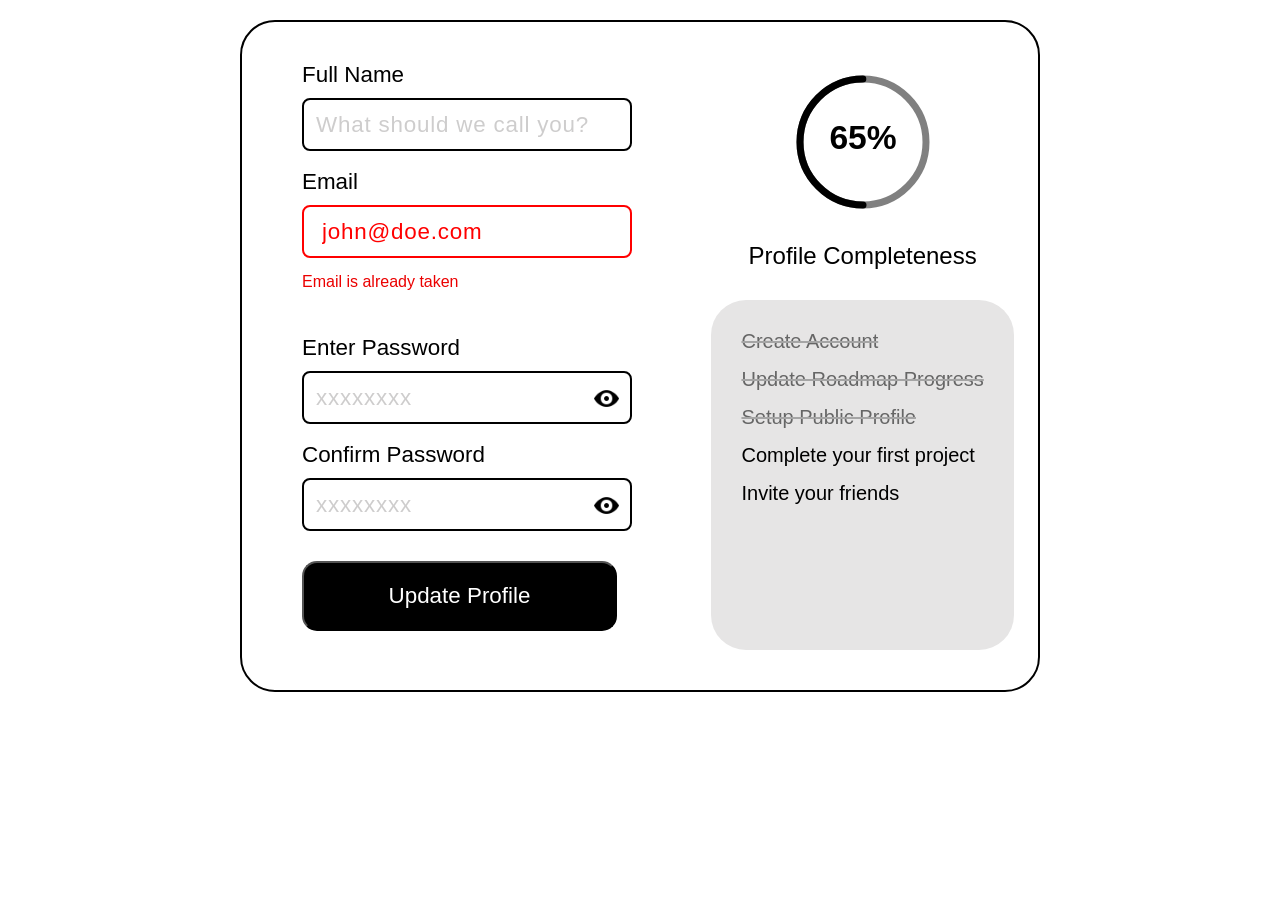
==== Frontend Projects/Accessible Form UI/index.html @ b713dc79 "Updating this project" ====
<!DOCTYPE html>
<html lang="en-US">
<head>
    <meta charset="UTF-8">
    <meta name="viewport" content="width=device-width, initial-scale=1.0">
    <title>Accessible Form UI</title>
    <link rel="stylesheet" href="style.css" type="text/css">
</head>
<body>
    <main class="main">
        <section class="ogechi">
            <form action="">
                <label for="name">Full Name</label> <br>
                <input type="text" id="name" class="qing" placeholder="What should we call you?" required> <br>
                
                <label for="email" class="nzaza">Email <br>
                <input type="email" id="email" class="qing ifinime" placeholder="john@doe.com" required>
                <p>Email is already taken</p> </label><br><br>  

                <label for="passwd">Enter Password</label><br>
                <input type="password" id="passwd" class="qing" placeholder="xxxxxxxx" required>
                <span><img src="images/icons8-visibility-30.png" alt="show password"></span>
                <br>

                <label for="pass">Confirm Password</label><br>
                <input type="password" id="pass"  class="qing" placeholder="xxxxxxxx" required>
                <span><img src="images/icons8-visibility-30.png" alt="show password"></span>
                <br>
                
                <button>Update Profile</button>
            </form>
        </section>

        <section class="banks">
            <svg width="140" height="140" viewBox="0 0 100 100">
                <circle cx="50" cy="50" r="45" stroke="grey" stroke-width="5" fill="none" />
                <circle cx="50" cy="50" r="45" stroke="black" stroke-width="5" fill="none"
                stroke-dasharray="283" stroke-dashoffset="142" stroke-linecap="round" 
                transform="rotate(90 50 50)"/>

                <text x="50" y="55" text-anchor="middle" font-size="24" font-weight="bold" 
                fill="black"> 65% </text>
            </svg>

            <h1 style="font-weight: 540;">Profile Completeness</h1>

            <div class="dele">
                <ul>
                    <li id="high"><p>Create Account</li>
                    <li id="high">Update Roadmap Progress</li>
                    <li id="high">Setup Public Profile</li>
                    <li>Complete your first project</li>
                    <li>Invite your friends</li>
                </ul>
            </div>
        </section>
    </main>
</body>
</html>
---- Frontend Projects/Accessible Form UI/style.css ----
* {
    margin: 0;
    box-sizing: border-box;
}

body {
    background-color: #ffffff;
}

.main {
    display: flex;
    justify-content: flex-start;
    gap: 50px;
    max-width: 800px;
    width: 100%;
    margin: 20px auto;
    padding: 40px 0px 40px 40px;
    font-family: Arial, Helvetica, sans-serif;
    border: 2px solid #000000;
    border-radius: 35px; 
}

.ogechi {
    padding-left: 20px;
}

label, button {
    font-size: 1.4rem;
}

.qing {
    width: 330px;
    margin: 10px auto 18px;
    padding: 20px 12px 14px;
    border: 2px solid #000000;
    border-radius: 8px;
}

::placeholder {
    font-size: 1.4rem;
    color: #cecdcd;
    letter-spacing: 0.8px;
}

.ifinime {
    margin-bottom: 15px;
    padding: 20px 18px 14px;
    border: 2px solid #ff0000;
}

.nzaza p{
    font-size: 1rem;
    color: #EB0000; 
}

.ifinime::placeholder{
    color: #ff0000;
}

span img {
    width: 25px;
    position: relative;
    top: 6px;
    left: -42px;
}

button {
    width: 315px;
    color: #ffffff;
    background-color: #000000;
    margin-top: 12px;
    padding: 20px 20px;
    border-radius: 15px;
}

.banks {
    display: flex;
    flex-direction: column;
    align-items: center;
    gap: 30px;
    margin-top: 10px;
}

.dele {
    min-height: 350px;
    display: flex;
    flex-direction: column;
    background-color: #e6e5e5;
    padding: 30px;
    border-radius: 35px;
}

.dele ul {
    display: flex;
    flex-direction: column;
    gap: 15px;
    margin: 0;
    padding: 0;
    list-style-type: none;
    font-size: 1.25rem;
}

#high {
    color: #666666;
    text-decoration: line-through;
    text-decoration-thickness: 2px;
    text-decoration-color: #a5a5a5;
}
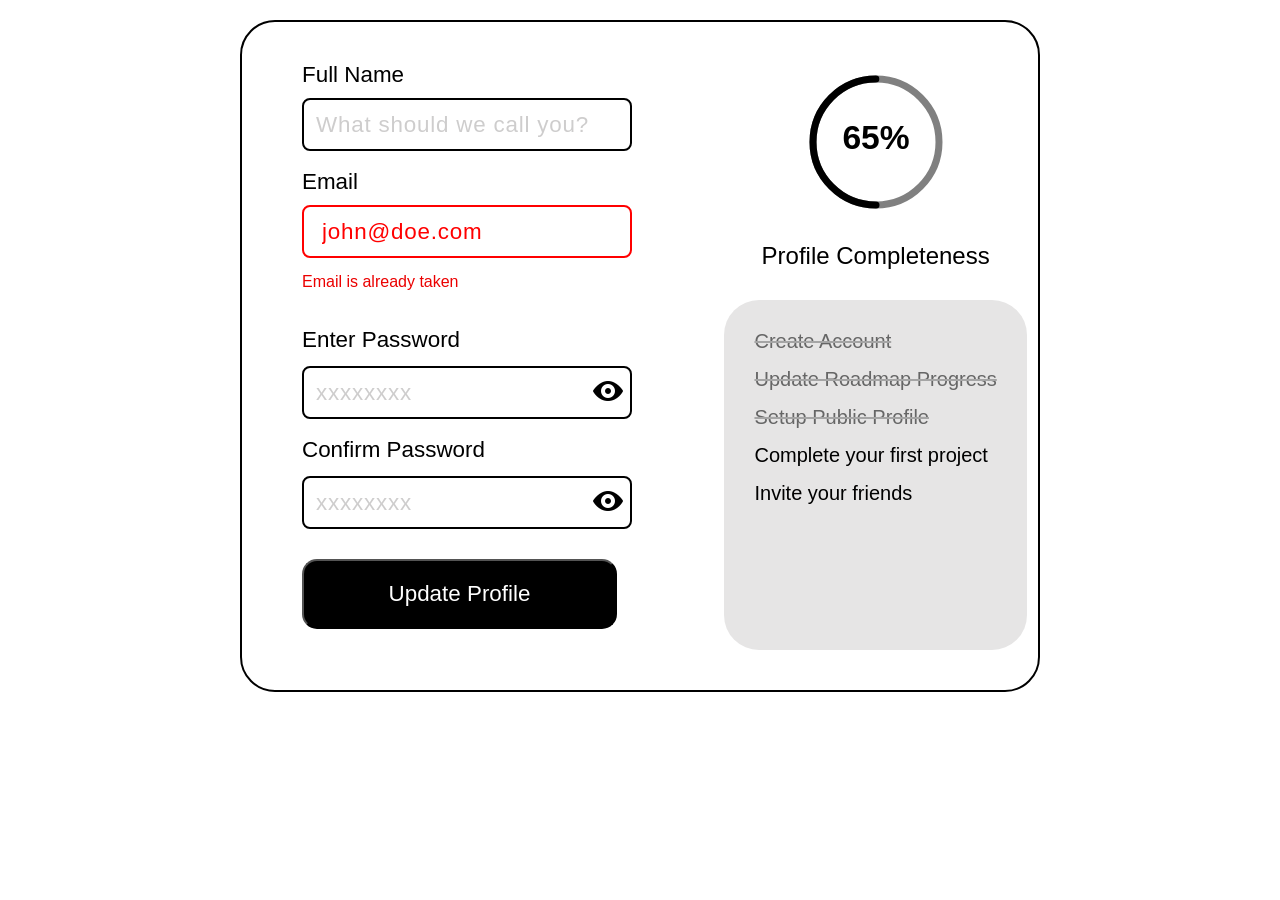
==== commit d015bbf0: "Added accessibility features and improvements to the form UI, including ARIA attributes, screen read" ====
--- a/Frontend Projects/Accessible Form UI/index.html
+++ b/Frontend Projects/Accessible Form UI/index.html
@@ -7,50 +7,54 @@
     <link rel="stylesheet" href="style.css" type="text/css">
 </head>
 <body>
-    <main class="main">
-        <section class="ogechi">
+    <main class="container">
+        <section class="form-section">
             <form action="">
-                <label for="name">Full Name</label> <br>
-                <input type="text" id="name" class="qing" placeholder="What should we call you?" required> <br>
+                <label for="name" tabindex="0">Full Name</label> <br>
+                <input type="text" id="name" class="input-field" placeholder="What should we call you?" required aria-invalid="false"> <br>
                 
-                <label for="email" class="nzaza">Email <br>
-                <input type="email" id="email" class="qing ifinime" placeholder="john@doe.com" required>
-                <p>Email is already taken</p> </label><br><br>  
+                <label for="email" class="email-label" tabindex="0">Email</label> <br>
+                <input type="email" id="email" class="input-field email-error" placeholder="john@doe.com" required aria-invalid="false">
+                <p tabindex="0">Email is already taken</p> <br><br>  
 
-                <label for="passwd">Enter Password</label><br>
-                <input type="password" id="passwd" class="qing" placeholder="xxxxxxxx" required>
-                <span><img src="images/icons8-visibility-30.png" alt="show password"></span>
+                <label for="password" tabindex="0">Enter Password</label><br>
+                <input type="password" id="password" class="input-field" placeholder="xxxxxxxx" required aria-invalid="false">
+                <button type="button" id="toggle-password" aria-label="Show password" aria-pressed="false">
+                    <img src="images/icons8-visibility-30.png" alt="">
+                </button>
                 <br>
 
-                <label for="pass">Confirm Password</label><br>
-                <input type="password" id="pass"  class="qing" placeholder="xxxxxxxx" required>
-                <span><img src="images/icons8-visibility-30.png" alt="show password"></span>
-                <br>
+                <label for="confirm-password" tabindex="0">Confirm Password</label><br>
+                <input type="password" id="confirm-password" class="input-field" placeholder="xxxxxxxx" required aria-invalid="false">
+                <button type="button" id="toggle-password" aria-label="Show password" aria-pressed="false">
+                    <img src="images/icons8-visibility-30.png" alt="">
+                </button>
+                <br> 
                 
-                <button>Update Profile</button>
+                <button tabindex="0">Update Profile</button>
             </form>
         </section>
 
-        <section class="banks">
-            <svg width="140" height="140" viewBox="0 0 100 100">
+        <section class="profile-progress">
+            <svg width="140" height="140" viewBox="0 0 100 100" tabindex="0">
                 <circle cx="50" cy="50" r="45" stroke="grey" stroke-width="5" fill="none" />
                 <circle cx="50" cy="50" r="45" stroke="black" stroke-width="5" fill="none"
                 stroke-dasharray="283" stroke-dashoffset="142" stroke-linecap="round" 
-                transform="rotate(90 50 50)"/>
+                transform="rotate(90 50 50)" />
 
                 <text x="50" y="55" text-anchor="middle" font-size="24" font-weight="bold" 
-                fill="black"> 65% </text>
+                fill="black" tabindex="0"> 65% </text>
             </svg>
 
-            <h1 style="font-weight: 540;">Profile Completeness</h1>
+            <h1 style="font-weight: 540;" tabindex="0">Profile Completeness</h1>
 
-            <div class="dele">
+            <div class="progress-steps" tabindex="0">
                 <ul>
-                    <li id="high"><p>Create Account</li>
-                    <li id="high">Update Roadmap Progress</li>
-                    <li id="high">Setup Public Profile</li>
-                    <li>Complete your first project</li>
-                    <li>Invite your friends</li>
+                    <li id="completed-step" tabindex="0">Create Account</li>
+                    <li id="completed-step" tabindex="0">Update Roadmap Progress</li>
+                    <li id="completed-step" tabindex="0">Setup Public Profile</li>
+                    <li tabindex="0">Complete your first project</li>
+                    <li tabindex="0">Invite your friends</li>
                 </ul>
             </div>
         </section>
--- a/Frontend Projects/Accessible Form UI/style.css
+++ b/Frontend Projects/Accessible Form UI/style.css
@@ -7,7 +7,7 @@
     background-color: #ffffff;
 }
 
-.main {
+.container {
     display: flex;
     justify-content: flex-start;
     gap: 50px;
@@ -20,7 +20,7 @@
     border-radius: 35px; 
 }
 
-.ogechi {
+.form-section {
     padding-left: 20px;
 }
 
@@ -28,12 +28,16 @@
     font-size: 1.4rem;
 }
 
-.qing {
+.input-field {
     width: 330px;
     margin: 10px auto 18px;
     padding: 20px 12px 14px;
     border: 2px solid #000000;
     border-radius: 8px;
+}
+
+.input-field:focus {
+    background-color: #cecdcd;
 }
 
 ::placeholder {
@@ -42,26 +46,31 @@
     letter-spacing: 0.8px;
 }
 
-.ifinime {
+.email-error {
     margin-bottom: 15px;
     padding: 20px 18px 14px;
     border: 2px solid #ff0000;
 }
 
-.nzaza p{
+p{
     font-size: 1rem;
     color: #EB0000; 
 }
 
-.ifinime::placeholder{
+.email-error::placeholder{
     color: #ff0000;
 }
 
-span img {
-    width: 25px;
+button#toggle-password {
+    background: none;
+    border: none;
+    border-radius: 0;
+    cursor: pointer;
+    padding: 5px;
+    width: 38px;
     position: relative;
     top: 6px;
-    left: -42px;
+    left: -48px;
 }
 
 button {
@@ -73,7 +82,7 @@
     border-radius: 15px;
 }
 
-.banks {
+.profile-progress {
     display: flex;
     flex-direction: column;
     align-items: center;
@@ -81,7 +90,7 @@
     margin-top: 10px;
 }
 
-.dele {
+.progress-steps {
     min-height: 350px;
     display: flex;
     flex-direction: column;
@@ -90,7 +99,7 @@
     border-radius: 35px;
 }
 
-.dele ul {
+.progress-steps ul {
     display: flex;
     flex-direction: column;
     gap: 15px;
@@ -100,7 +109,7 @@
     font-size: 1.25rem;
 }
 
-#high {
+#completed-step {
     color: #666666;
     text-decoration: line-through;
     text-decoration-thickness: 2px;
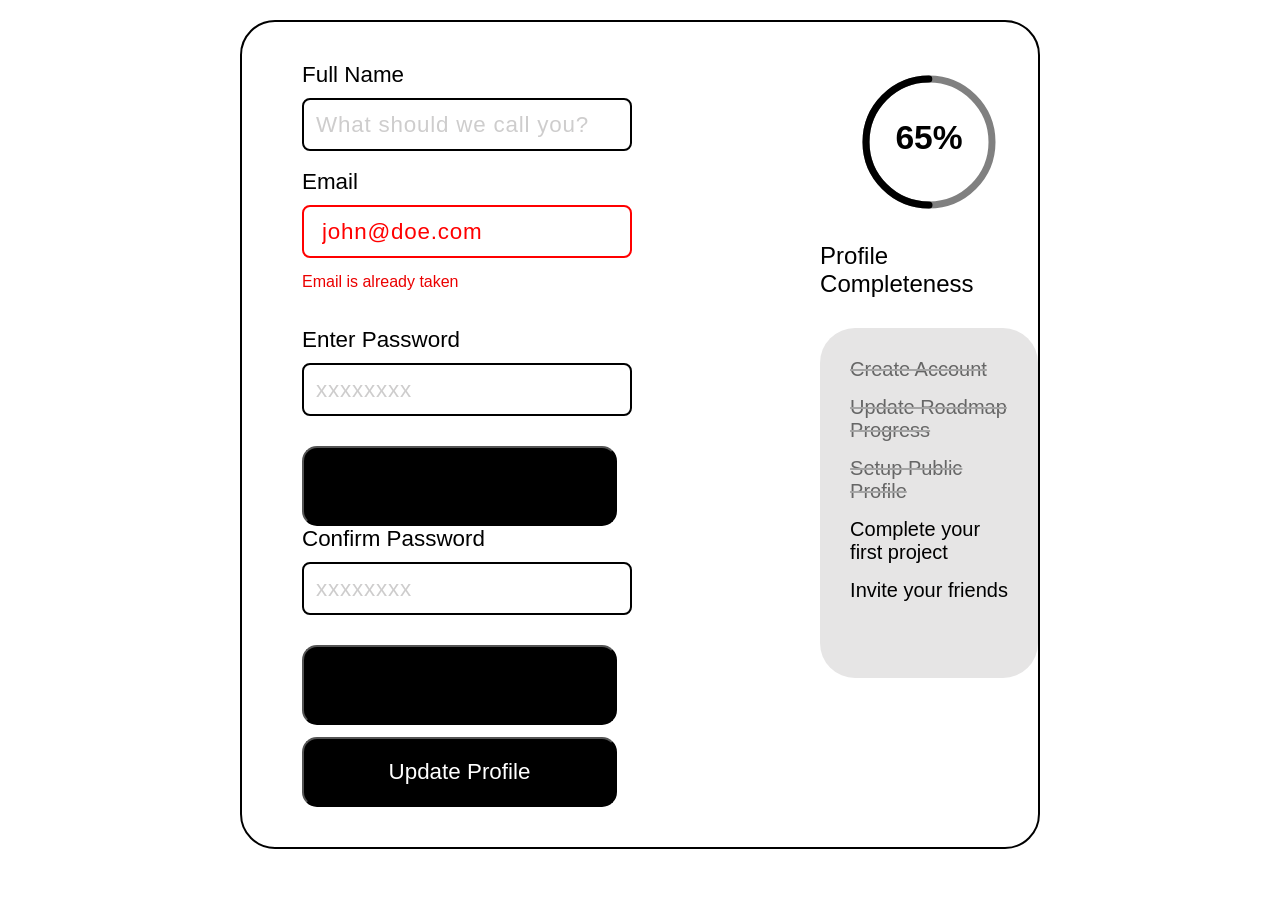
==== commit 7d78e53b: "Removed id attribute from toggle-password buttons" ====
--- a/Frontend Projects/Accessible Form UI/index.html
+++ b/Frontend Projects/Accessible Form UI/index.html
@@ -19,14 +19,14 @@
 
                 <label for="password" tabindex="0">Enter Password</label><br>
                 <input type="password" id="password" class="input-field" placeholder="xxxxxxxx" required aria-invalid="false">
-                <button type="button" id="toggle-password" aria-label="Show password" aria-pressed="false">
+                <button type="button" aria-label="Show password" aria-pressed="false">
                     <img src="images/icons8-visibility-30.png" alt="">
                 </button>
                 <br>
 
                 <label for="confirm-password" tabindex="0">Confirm Password</label><br>
                 <input type="password" id="confirm-password" class="input-field" placeholder="xxxxxxxx" required aria-invalid="false">
-                <button type="button" id="toggle-password" aria-label="Show password" aria-pressed="false">
+                <button type="button" aria-label="Show password" aria-pressed="false">
                     <img src="images/icons8-visibility-30.png" alt="">
                 </button>
                 <br> 
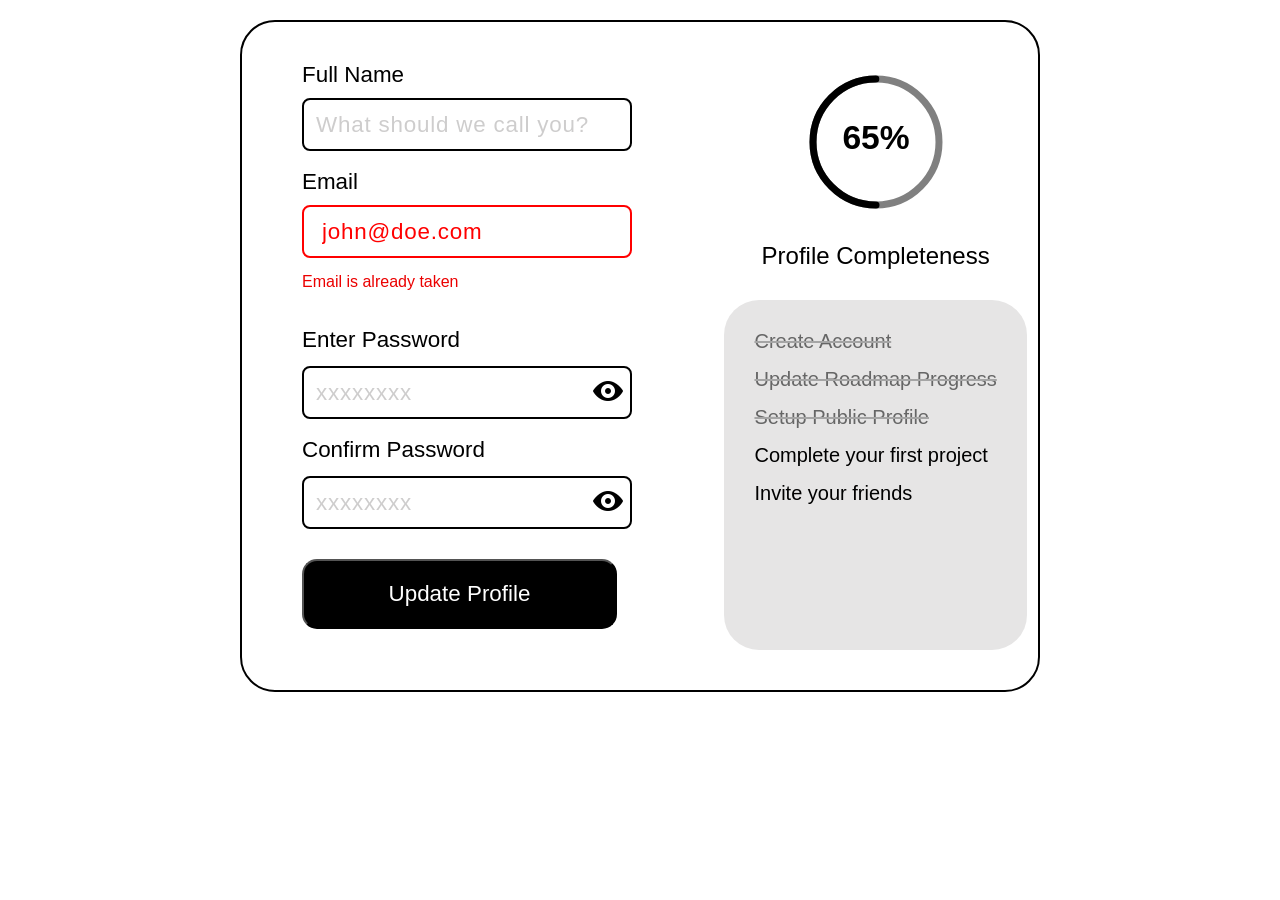
==== commit d469da5a: "update repository" ====
--- a/Frontend Projects/Accessible Form UI/index.html
+++ b/Frontend Projects/Accessible Form UI/index.html
@@ -1,63 +1,63 @@
-<!DOCTYPE html>
-<html lang="en-US">
-<head>
-    <meta charset="UTF-8">
-    <meta name="viewport" content="width=device-width, initial-scale=1.0">
-    <title>Accessible Form UI</title>
-    <link rel="stylesheet" href="style.css" type="text/css">
-</head>
-<body>
-    <main class="container">
-        <section class="form-section">
-            <form action="">
-                <label for="name" tabindex="0">Full Name</label> <br>
-                <input type="text" id="name" class="input-field" placeholder="What should we call you?" required aria-invalid="false"> <br>
-                
-                <label for="email" class="email-label" tabindex="0">Email</label> <br>
-                <input type="email" id="email" class="input-field email-error" placeholder="john@doe.com" required aria-invalid="false">
-                <p tabindex="0">Email is already taken</p> <br><br>  
-
-                <label for="password" tabindex="0">Enter Password</label><br>
-                <input type="password" id="password" class="input-field" placeholder="xxxxxxxx" required aria-invalid="false">
-                <button type="button" aria-label="Show password" aria-pressed="false">
-                    <img src="images/icons8-visibility-30.png" alt="">
-                </button>
-                <br>
-
-                <label for="confirm-password" tabindex="0">Confirm Password</label><br>
-                <input type="password" id="confirm-password" class="input-field" placeholder="xxxxxxxx" required aria-invalid="false">
-                <button type="button" aria-label="Show password" aria-pressed="false">
-                    <img src="images/icons8-visibility-30.png" alt="">
-                </button>
-                <br> 
-                
-                <button tabindex="0">Update Profile</button>
-            </form>
-        </section>
-
-        <section class="profile-progress">
-            <svg width="140" height="140" viewBox="0 0 100 100" tabindex="0">
-                <circle cx="50" cy="50" r="45" stroke="grey" stroke-width="5" fill="none" />
-                <circle cx="50" cy="50" r="45" stroke="black" stroke-width="5" fill="none"
-                stroke-dasharray="283" stroke-dashoffset="142" stroke-linecap="round" 
-                transform="rotate(90 50 50)" />
-
-                <text x="50" y="55" text-anchor="middle" font-size="24" font-weight="bold" 
-                fill="black" tabindex="0"> 65% </text>
-            </svg>
-
-            <h1 style="font-weight: 540;" tabindex="0">Profile Completeness</h1>
-
-            <div class="progress-steps" tabindex="0">
-                <ul>
-                    <li id="completed-step" tabindex="0">Create Account</li>
-                    <li id="completed-step" tabindex="0">Update Roadmap Progress</li>
-                    <li id="completed-step" tabindex="0">Setup Public Profile</li>
-                    <li tabindex="0">Complete your first project</li>
-                    <li tabindex="0">Invite your friends</li>
-                </ul>
-            </div>
-        </section>
-    </main>
-</body>
+<!DOCTYPE html>
+<html lang="en-US">
+<head>
+    <meta charset="UTF-8">
+    <meta name="viewport" content="width=device-width, initial-scale=1.0">
+    <title>Accessible Form UI</title>
+    <link rel="stylesheet" href="style.css" type="text/css">
+</head>
+<body>
+    <main class="container">
+        <section class="form-section">
+            <form action="">
+                <label for="name" tabindex="0">Full Name</label> <br>
+                <input type="text" id="name" class="input-field" placeholder="What should we call you?" required aria-invalid="false" autocomplete="on"> <br>
+                
+                <label for="email" class="email-label" tabindex="0">Email</label> <br>
+                <input type="email" id="email" class="input-field email-error" placeholder="john@doe.com" required aria-invalid="false" autocomplete="on">
+                <p tabindex="0">Email is already taken</p> <br><br>  
+
+                <label for="password" tabindex="0">Enter Password</label><br>
+                <input type="password" id="password" class="input-field" placeholder="xxxxxxxx" required aria-invalid="false">
+                <button type="button" class="toggle-password" aria-label="Show password" aria-pressed="false">
+                    <img src="images/icons8-visibility-30.png" alt="">
+                </button>
+                <br>
+
+                <label for="confirm-password" tabindex="0">Confirm Password</label><br>
+                <input type="password" id="confirm-password" class="input-field" placeholder="xxxxxxxx" required aria-invalid="false">
+                <button type="button" class="toggle-password" aria-label="Show password" aria-pressed="false">
+                    <img src="images/icons8-visibility-30.png" alt="">
+                </button>
+                <br> 
+                
+                <button tabindex="0">Update Profile</button>
+            </form>
+        </section>
+
+        <section class="profile-progress">
+            <svg width="140" height="140" viewBox="0 0 100 100" tabindex="0">
+                <circle cx="50" cy="50" r="45" stroke="grey" stroke-width="5" fill="none" />
+                <circle cx="50" cy="50" r="45" stroke="black" stroke-width="5" fill="none"
+                stroke-dasharray="283" stroke-dashoffset="142" stroke-linecap="round" 
+                transform="rotate(90 50 50)" />
+
+                <text x="50" y="55" text-anchor="middle" font-size="24" font-weight="bold" 
+                fill="black" tabindex="0"> 65% </text>
+            </svg>
+
+            <h1 style="font-weight: 540;" tabindex="0">Profile Completeness</h1>
+
+            <div class="progress-steps" tabindex="0">
+                <ul>
+                    <li id="completed-step" tabindex="0">Create Account</li>
+                    <li id="completed-step" tabindex="0">Update Roadmap Progress</li>
+                    <li id="completed-step" tabindex="0">Setup Public Profile</li>
+                    <li tabindex="0">Complete your first project</li>
+                    <li tabindex="0">Invite your friends</li>
+                </ul>
+            </div>
+        </section>
+    </main>
+</body>
 </html>
--- a/Frontend Projects/Accessible Form UI/style.css
+++ b/Frontend Projects/Accessible Form UI/style.css
@@ -1,123 +1,123 @@
-* {
-    margin: 0;
-    box-sizing: border-box;
-}
-
-body {
-    background-color: #ffffff;
-}
-
-.container {
-    display: flex;
-    justify-content: flex-start;
-    gap: 50px;
-    max-width: 800px;
-    width: 100%;
-    margin: 20px auto;
-    padding: 40px 0px 40px 40px;
-    font-family: Arial, Helvetica, sans-serif;
-    border: 2px solid #000000;
-    border-radius: 35px; 
-}
-
-.form-section {
-    padding-left: 20px;
-}
-
-label, button {
-    font-size: 1.4rem;
-}
-
-.input-field {
-    width: 330px;
-    margin: 10px auto 18px;
-    padding: 20px 12px 14px;
-    border: 2px solid #000000;
-    border-radius: 8px;
-}
-
-.input-field:focus {
-    background-color: #cecdcd;
-}
-
-::placeholder {
-    font-size: 1.4rem;
-    color: #cecdcd;
-    letter-spacing: 0.8px;
-}
-
-.email-error {
-    margin-bottom: 15px;
-    padding: 20px 18px 14px;
-    border: 2px solid #ff0000;
-}
-
-p{
-    font-size: 1rem;
-    color: #EB0000; 
-}
-
-.email-error::placeholder{
-    color: #ff0000;
-}
-
-button#toggle-password {
-    background: none;
-    border: none;
-    border-radius: 0;
-    cursor: pointer;
-    padding: 5px;
-    width: 38px;
-    position: relative;
-    top: 6px;
-    left: -48px;
-}
-
-button {
-    width: 315px;
-    color: #ffffff;
-    background-color: #000000;
-    margin-top: 12px;
-    padding: 20px 20px;
-    border-radius: 15px;
-}
-
-.profile-progress {
-    display: flex;
-    flex-direction: column;
-    align-items: center;
-    gap: 30px;
-    margin-top: 10px;
-}
-
-.progress-steps {
-    min-height: 350px;
-    display: flex;
-    flex-direction: column;
-    background-color: #e6e5e5;
-    padding: 30px;
-    border-radius: 35px;
-}
-
-.progress-steps ul {
-    display: flex;
-    flex-direction: column;
-    gap: 15px;
-    margin: 0;
-    padding: 0;
-    list-style-type: none;
-    font-size: 1.25rem;
-}
-
-#completed-step {
-    color: #666666;
-    text-decoration: line-through;
-    text-decoration-thickness: 2px;
-    text-decoration-color: #a5a5a5;
-}
-
-
-
-
-
-
+* {
+    margin: 0;
+    box-sizing: border-box;
+}
+
+body {
+    background-color: #ffffff;
+}
+
+.container {
+    display: flex;
+    justify-content: flex-start;
+    gap: 50px;
+    max-width: 800px;
+    width: 100%;
+    margin: 20px auto;
+    padding: 40px 0px 40px 40px;
+    font-family: Arial, Helvetica, sans-serif;
+    border: 2px solid #000000;
+    border-radius: 35px; 
+}
+
+.form-section {
+    padding-left: 20px;
+}
+
+label, button {
+    font-size: 1.4rem;
+}
+
+.input-field {
+    width: 330px;
+    margin: 10px auto 18px;
+    padding: 20px 12px 14px;
+    border: 2px solid #000000;
+    border-radius: 8px;
+}
+
+.input-field:focus {
+    background-color: #cecdcd;
+}
+
+::placeholder {
+    font-size: 1.4rem;
+    color: #cecdcd;
+    letter-spacing: 0.8px;
+}
+
+.email-error {
+    margin-bottom: 15px;
+    padding: 20px 18px 14px;
+    border: 2px solid #ff0000;
+}
+
+p{
+    font-size: 1rem;
+    color: #EB0000; 
+}
+
+.email-error::placeholder{
+    color: #ff0000;
+}
+
+button.toggle-password {
+    background: none;
+    border: none;
+    border-radius: 0;
+    cursor: pointer;
+    padding: 5px;
+    width: 38px;
+    position: relative;
+    top: 6px;
+    left: -48px;
+}
+
+button {
+    width: 315px;
+    color: #ffffff;
+    background-color: #000000;
+    margin-top: 12px;
+    padding: 20px 20px;
+    border-radius: 15px;
+}
+
+.profile-progress {
+    display: flex;
+    flex-direction: column;
+    align-items: center;
+    gap: 30px;
+    margin-top: 10px;
+}
+
+.progress-steps {
+    min-height: 350px;
+    display: flex;
+    flex-direction: column;
+    background-color: #e6e5e5;
+    padding: 30px;
+    border-radius: 35px;
+}
+
+.progress-steps ul {
+    display: flex;
+    flex-direction: column;
+    gap: 15px;
+    margin: 0;
+    padding: 0;
+    list-style-type: none;
+    font-size: 1.25rem;
+}
+
+#completed-step {
+    color: #666666;
+    text-decoration: line-through;
+    text-decoration-thickness: 2px;
+    text-decoration-color: #a5a5a5;
+}
+
+
+
+
+
+
